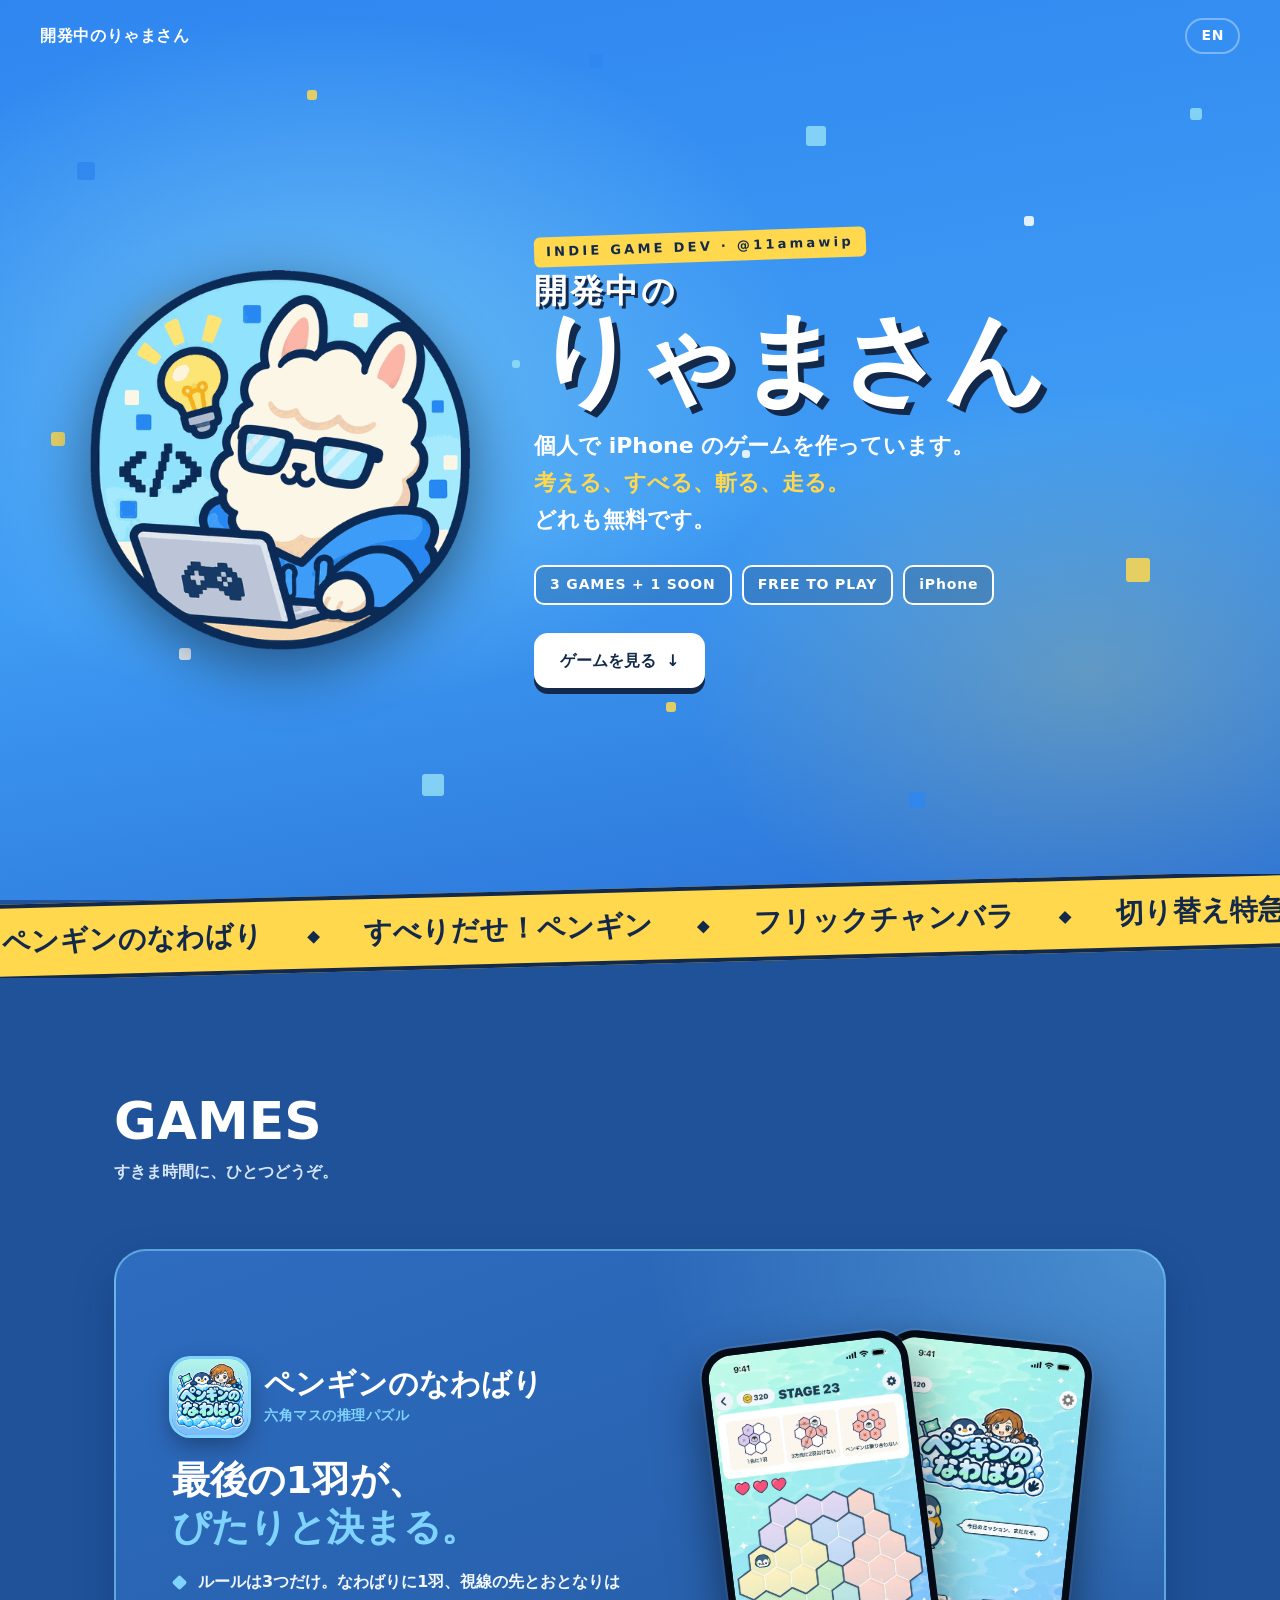
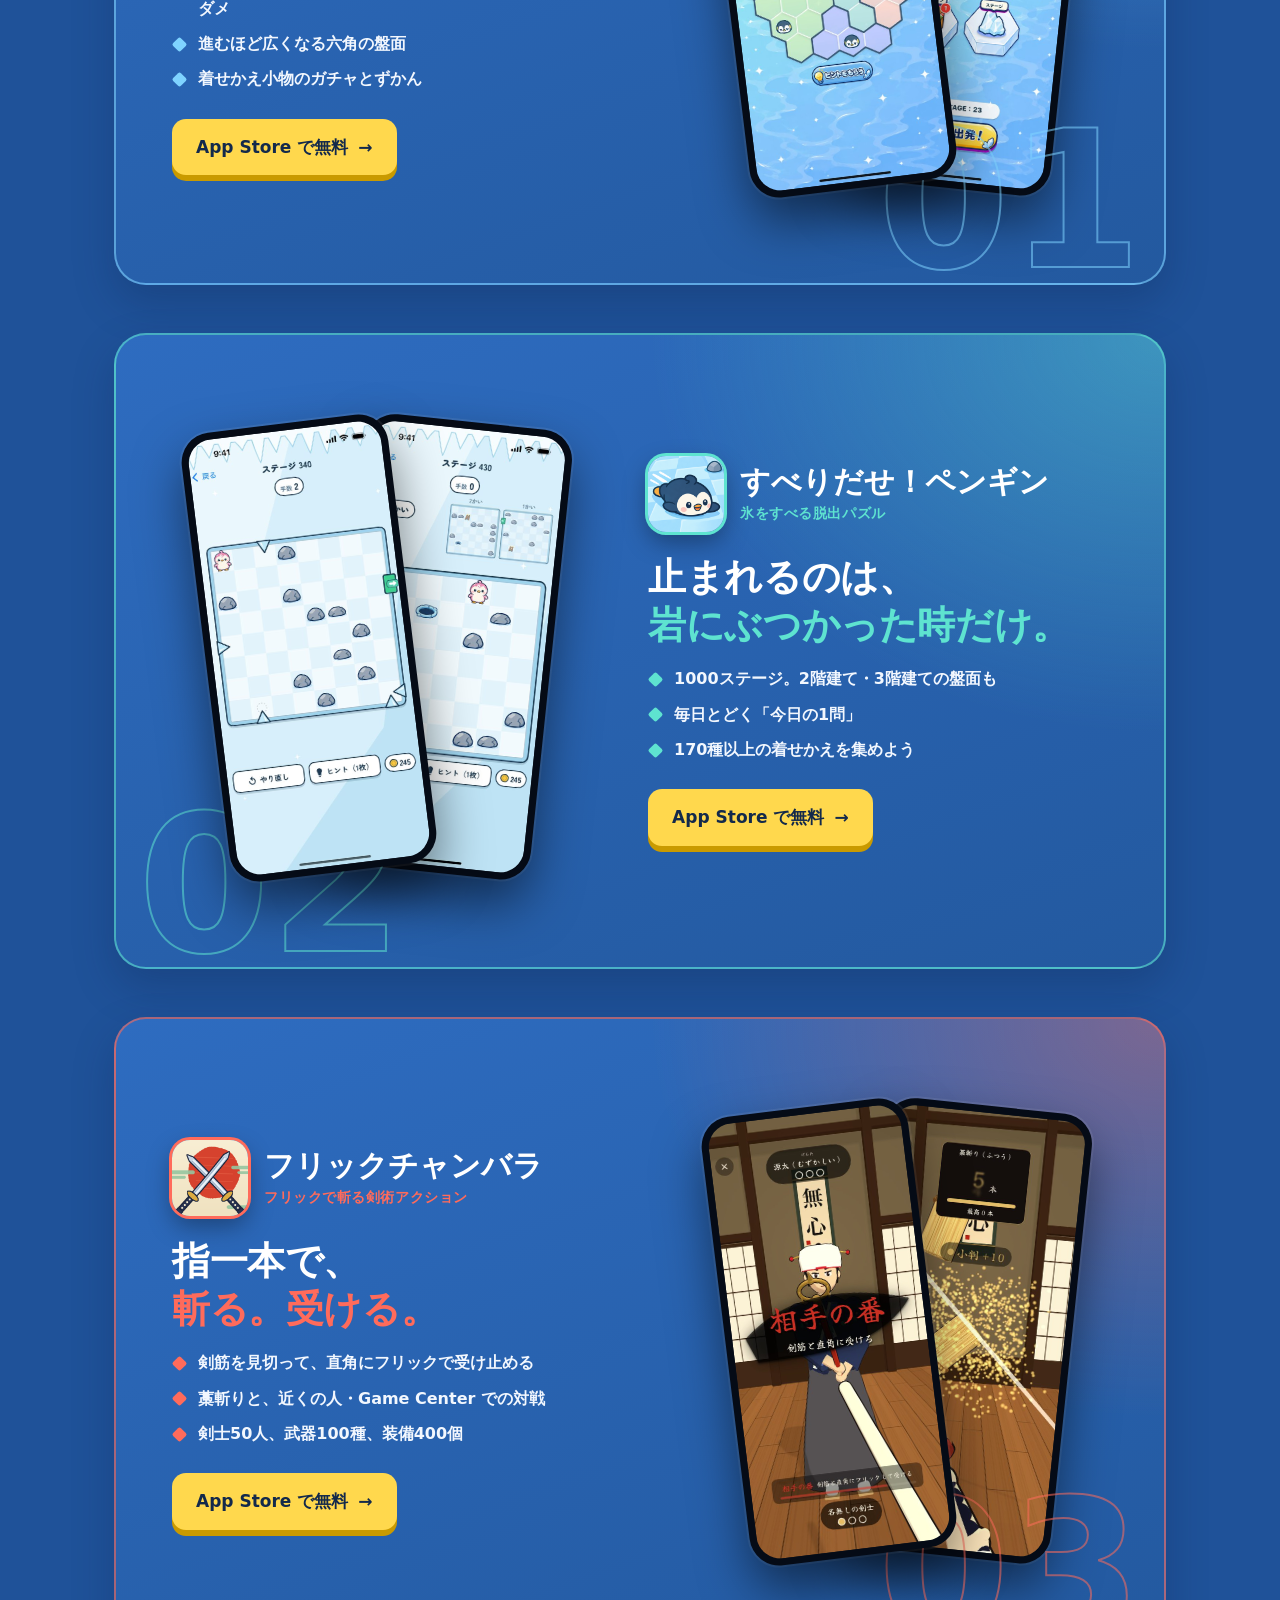
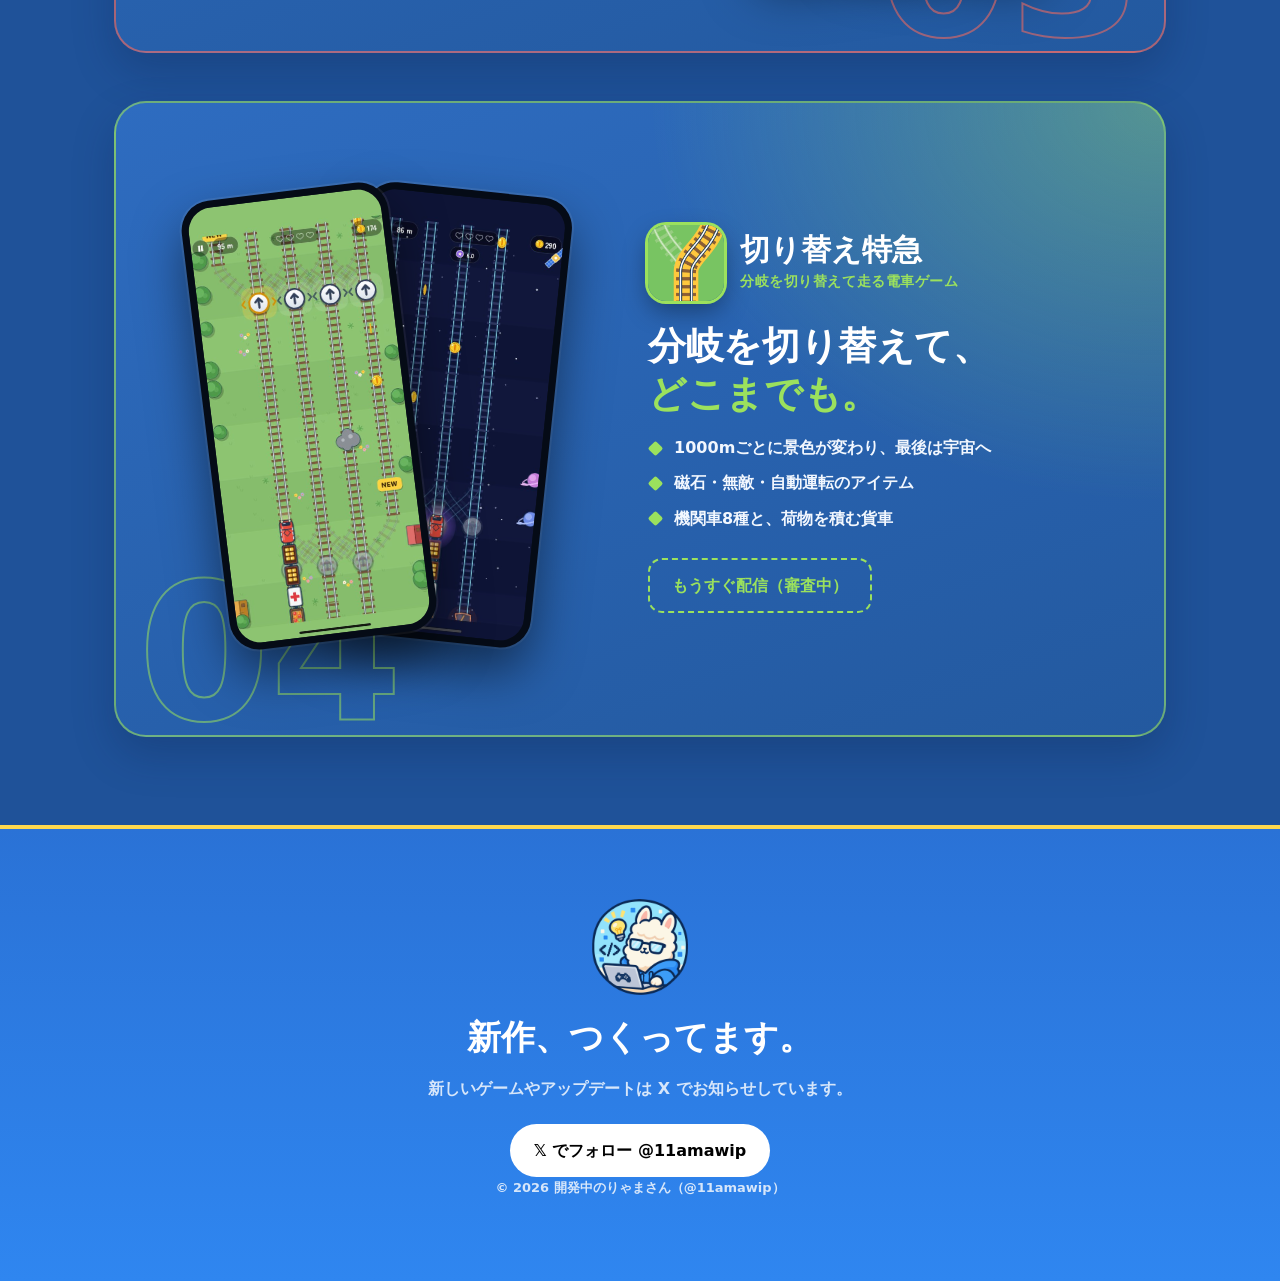
==== index.html @ a0372e7b "11amawip のトップページを公開 Co-Authored-By: Claude Opus 5.5 <noreply@anthropic.com>" ====
<!doctype html>
<html lang="ja">
<head>
<meta charset="utf-8">
<meta name="viewport" content="width=device-width, initial-scale=1">
<title>開発中のりゃまさん（@11amawip）— 個人で作る iPhone ゲーム</title>
<meta name="description" content="個人で iPhone のゲームを作っています。ペンギンのなわばり、すべりだせ！ペンギン、フリックチャンバラ。どれも無料で遊べます。">
<meta name="theme-color" content="#2F86F0">
<link rel="icon" href="img/avatar.png">
<link rel="apple-touch-icon" href="img/avatar.png">
<link rel="alternate" hreflang="en" href="https://11amawip.github.io/en/">
<meta property="og:type" content="website">
<meta property="og:url" content="https://11amawip.github.io/">
<meta property="og:title" content="開発中のりゃまさん — 個人で作る iPhone ゲーム">
<meta property="og:description" content="六角の推理パズル、氷をすべる脱出パズル、フリックで斬るチャンバラ。どれも無料。">
<meta property="og:image" content="https://11amawip.github.io/img/ogp.png">
<meta name="twitter:card" content="summary_large_image">
<meta name="twitter:site" content="@11amawip">
<link rel="stylesheet" href="style.css">
</head>
<body>

<header class="top">
  <a href="./">開発中のりゃまさん</a>
  <a class="lang" href="en/" hreflang="en">EN</a>
</header>

<section class="hero">
  <div class="dots" aria-hidden="true">
    <i style="--x:6%;--y:18%;--s:18px;--c:#2F86F0;--d:5s"></i>
    <i style="--x:14%;--y:72%;--s:12px;--c:#fff;--d:7s"></i>
    <i style="--x:24%;--y:10%;--s:10px;--c:#FFD84D;--d:6s"></i>
    <i style="--x:33%;--y:86%;--s:22px;--c:#8FDDF7;--d:8s"></i>
    <i style="--x:46%;--y:6%;--s:14px;--c:#2F86F0;--d:6.5s"></i>
    <i style="--x:52%;--y:78%;--s:10px;--c:#FFD84D;--d:5.5s"></i>
    <i style="--x:63%;--y:14%;--s:20px;--c:#8FDDF7;--d:7.5s"></i>
    <i style="--x:71%;--y:88%;--s:16px;--c:#2F86F0;--d:6s"></i>
    <i style="--x:80%;--y:24%;--s:10px;--c:#fff;--d:5s"></i>
    <i style="--x:88%;--y:62%;--s:24px;--c:#FFD84D;--d:9s"></i>
    <i style="--x:93%;--y:12%;--s:12px;--c:#8FDDF7;--d:6s"></i>
    <i style="--x:4%;--y:48%;--s:14px;--c:#FFD84D;--d:7s"></i>
    <i style="--x:58%;--y:50%;--s:8px;--c:#fff;--d:4.5s"></i>
    <i style="--x:40%;--y:40%;--s:8px;--c:#8FDDF7;--d:5s"></i>
  </div>
  <div class="hero__inner">
    <div class="avatar"><img src="img/avatar.png" alt="パソコンでゲームを作るりゃまさん" width="512" height="512"></div>
    <div>
      <span class="eyebrow">INDIE GAME DEV · @11amawip</span>
      <h1><small>開発中の</small>りゃまさん</h1>
      <p class="lead">個人で iPhone のゲームを作っています。<br><span>考える、すべる、斬る、走る。</span><br>どれも無料です。</p>
      <ul class="stats">
        <li>3 GAMES + 1 SOON</li><li>FREE TO PLAY</li><li>iPhone</li>
      </ul>
      <a class="cta" href="#games">ゲームを見る <span class="arrow">↓</span></a>
    </div>
  </div>
</section>

<div class="band"><div class="marquee" aria-hidden="true">
  <div class="marquee__track">
    <span>ペンギンのなわばり</span><span>すべりだせ！ペンギン</span><span>フリックチャンバラ</span><span>切り替え特急</span>
    <span>ペンギンのなわばり</span><span>すべりだせ！ペンギン</span><span>フリックチャンバラ</span><span>切り替え特急</span>
  </div>
</div></div>

<main class="games" id="games">
  <h2>GAMES</h2>
  <p>すきま時間に、ひとつどうぞ。</p>

  <article class="app app--nawabari">
    <div class="app__text">
      <div class="app__head">
        <img class="app__icon" src="img/nawabari-icon.png" alt="" width="256" height="256">
        <div><h3 class="app__name">ペンギンのなわばり</h3><p class="app__genre">六角マスの推理パズル</p></div>
      </div>
      <p class="app__catch">最後の1羽が、<br><em>ぴたりと決まる。</em></p>
      <ul class="app__feat">
        <li>ルールは3つだけ。なわばりに1羽、視線の先とおとなりはダメ</li>
        <li>進むほど広くなる六角の盤面</li>
        <li>着せかえ小物のガチャとずかん</li>
      </ul>
      <a class="store" href="https://apps.apple.com/app/id6834334474" rel="noopener">App Store で無料 <span aria-hidden="true">→</span></a>
    </div>
    <div class="phones">
      <div class="phone phone--a"><img src="img/nawabari-2-board.jpg" alt="ペンギンのなわばりの盤面" loading="lazy"></div>
      <div class="phone phone--b"><img src="img/nawabari-1-home.jpg" alt="ペンギンのなわばりのホーム画面" loading="lazy"></div>
    </div>
    <span class="app__num" aria-hidden="true">01</span>
  </article>

  <article class="app app--suberidase">
    <div class="app__text">
      <div class="app__head">
        <img class="app__icon" src="img/suberidase-icon.png" alt="" width="256" height="256">
        <div><h3 class="app__name">すべりだせ！ペンギン</h3><p class="app__genre">氷をすべる脱出パズル</p></div>
      </div>
      <p class="app__catch">止まれるのは、<br><em>岩にぶつかった時だけ。</em></p>
      <ul class="app__feat">
        <li>1000ステージ。2階建て・3階建ての盤面も</li>
        <li>毎日とどく「今日の1問」</li>
        <li>170種以上の着せかえを集めよう</li>
      </ul>
      <a class="store" href="https://apps.apple.com/app/id6836212165" rel="noopener">App Store で無料 <span aria-hidden="true">→</span></a>
    </div>
    <div class="phones">
      <div class="phone phone--a"><img src="img/suberidase-2-board.jpg" alt="すべりだせ！ペンギンの盤面" loading="lazy"></div>
      <div class="phone phone--b"><img src="img/suberidase-3-floors.jpg" alt="2階建ての盤面" loading="lazy"></div>
    </div>
    <span class="app__num" aria-hidden="true">02</span>
  </article>

  <article class="app app--chanbara">
    <div class="app__text">
      <div class="app__head">
        <img class="app__icon" src="img/chanbara-icon.png" alt="" width="256" height="256">
        <div><h3 class="app__name">フリックチャンバラ</h3><p class="app__genre">フリックで斬る剣術アクション</p></div>
      </div>
      <p class="app__catch">指一本で、<br><em>斬る。受ける。</em></p>
      <ul class="app__feat">
        <li>剣筋を見切って、直角にフリックで受け止める</li>
        <li>藁斬りと、近くの人・Game Center での対戦</li>
        <li>剣士50人、武器100種、装備400個</li>
      </ul>
      <a class="store" href="https://apps.apple.com/app/id6836707082" rel="noopener">App Store で無料 <span aria-hidden="true">→</span></a>
    </div>
    <div class="phones">
      <div class="phone phone--a"><img src="img/chanbara-1-duel.jpg" alt="フリックチャンバラの一騎打ち" loading="lazy"></div>
      <div class="phone phone--b"><img src="img/chanbara-3-straw.jpg" alt="藁斬り" loading="lazy"></div>
    </div>
    <span class="app__num" aria-hidden="true">03</span>
  </article>

  <article class="app app--kirikae">
    <div class="app__text">
      <div class="app__head">
        <img class="app__icon" src="img/kirikae-icon.png" alt="" width="256" height="256">
        <div><h3 class="app__name">切り替え特急</h3><p class="app__genre">分岐を切り替えて走る電車ゲーム</p></div>
      </div>
      <p class="app__catch">分岐を切り替えて、<br><em>どこまでも。</em></p>
      <ul class="app__feat">
        <li>1000mごとに景色が変わり、最後は宇宙へ</li>
        <li>磁石・無敵・自動運転のアイテム</li>
        <li>機関車8種と、荷物を積む貨車</li>
      </ul>
      <span class="soon">もうすぐ配信（審査中）</span>
    </div>
    <div class="phones">
      <div class="phone phone--a"><img src="img/kirikae-2-play.jpg" alt="切り替え特急のプレイ画面" loading="lazy"></div>
      <div class="phone phone--b"><img src="img/kirikae-6-space.jpg" alt="宇宙を走る電車" loading="lazy"></div>
    </div>
    <span class="app__num" aria-hidden="true">04</span>
  </article>
</main>

<footer class="foot">
  <img src="img/avatar.png" alt="" width="96" height="96" loading="lazy">
  <h2>新作、つくってます。</h2>
  <p>新しいゲームやアップデートは X でお知らせしています。</p>
  <a class="xbtn" href="https://x.com/11amawip" rel="noopener">𝕏 でフォロー @11amawip</a>
  <p class="copy">© 2026 開発中のりゃまさん（@11amawip）</p>
</footer>

</body>
</html>
---- style.css ----
/* 11amawip — 共通の骨組み。アプリごとの色は .app--<key> の --accent だけで変える */
:root {
  --navy: #13294B;
  --deep: #1F5299;
  --sky: #8FDDF7;
  --blue: #2F86F0;
  --yellow: #FFD84D;
  --white: #FFFFFF;
  --muted: #D6E6FA;
  --radius: 22px;
  --page: #1F5299;
  color-scheme: dark;
}

* { box-sizing: border-box; }
html { scroll-behavior: smooth; }
body {
  margin: 0;
  background: var(--deep);
  color: var(--white);
  font-family: "Hiragino Sans", "Hiragino Kaku Gothic ProN", system-ui, -apple-system, "Segoe UI", sans-serif;
  line-height: 1.7;
  overflow-x: hidden;
  -webkit-font-smoothing: antialiased;
}
img { max-width: 100%; height: auto; display: block; }
a { color: inherit; }

/* ---------- 上の帯 ---------- */
.top {
  position: absolute; inset: 0 0 auto 0; z-index: 5;
  display: flex; justify-content: space-between; align-items: center;
  padding: 18px clamp(16px, 4vw, 40px);
  font-weight: 800; letter-spacing: .04em;
}
.top a { text-decoration: none; }
.lang {
  border: 2px solid rgba(255,255,255,.35); border-radius: 999px;
  padding: 4px 14px; font-size: 14px;
}
.lang:hover { border-color: var(--yellow); color: var(--yellow); }

/* ---------- ヒーロー ---------- */
.hero {
  position: relative; isolation: isolate;
  min-height: 100svh;
  display: grid; place-items: center;
  padding: 90px clamp(16px, 5vw, 64px) 70px;
  background:
    radial-gradient(55% 55% at 25% 40%, rgba(143,221,247,.55), transparent 70%),
    radial-gradient(45% 45% at 85% 75%, rgba(255,216,77,.22), transparent 70%),
    linear-gradient(170deg, #2F86F0 0%, #3E9BF4 55%, #2A72D6 100%);
  overflow: hidden;
}
.hero__inner {
  display: grid; grid-template-columns: auto 1fr; gap: clamp(24px, 5vw, 72px);
  align-items: center; max-width: 1100px; width: 100%;
}
.hero__inner > * { min-width: 0; }
.avatar {
  position: relative; width: clamp(200px, 32vw, 380px); aspect-ratio: 1;
}
.avatar::before { /* 電球のあたりがふわっと光る */
  content: ""; position: absolute; left: 4%; top: 2%; width: 45%; aspect-ratio: 1;
  background: radial-gradient(circle, rgba(255,216,77,.55), transparent 65%);
  filter: blur(6px); animation: glow 2.6s ease-in-out infinite; z-index: -1;
}
.avatar img { animation: bob 4s ease-in-out infinite; filter: drop-shadow(0 18px 30px rgba(0,0,0,.45)); }
.eyebrow {
  display: inline-block; font-size: 13px; font-weight: 800; letter-spacing: .25em;
  color: var(--navy); background: var(--yellow); padding: 4px 12px; border-radius: 6px;
  transform: rotate(-2deg);
}
.hero h1 {
  margin: 14px 0 6px; font-size: clamp(52px, 8vw, 104px); line-height: .95;
  font-weight: 900; letter-spacing: -.02em;
  text-shadow: 6px 6px 0 var(--navy);
}
.hero h1 small {
  display: block; font-size: .32em; letter-spacing: .08em; text-shadow: 3px 3px 0 var(--navy);
  margin-bottom: .12em;
}
.hero .lead { margin: 18px 0 0; font-size: clamp(17px, 2.1vw, 22px); font-weight: 700; }
.hero .lead span { color: var(--yellow); }
.stats { display: flex; flex-wrap: wrap; gap: 10px; margin: 26px 0 0; padding: 0; list-style: none; }
.stats li {
  border: 2px solid var(--white); color: var(--white); background: rgba(19,41,75,.18); border-radius: 10px;
  padding: 6px 14px; font-weight: 800; font-size: 14px; letter-spacing: .06em;
}
.cta {
  display: inline-flex; align-items: center; gap: 10px; margin-top: 28px;
  background: var(--white); color: var(--navy); text-decoration: none;
  font-weight: 900; padding: 14px 26px; border-radius: 14px;
  box-shadow: 0 6px 0 var(--navy); transition: transform .15s, box-shadow .15s;
}
.cta:hover { transform: translateY(3px); box-shadow: 0 3px 0 var(--navy); }
.cta .arrow { display: inline-block; animation: nudge 1.4s ease-in-out infinite; }

/* 漂うドット（アイコンの四角） */
.dots { position: absolute; inset: 0; z-index: -1; pointer-events: none; }
.dots i {
  position: absolute; left: var(--x); top: var(--y);
  width: var(--s); height: var(--s); background: var(--c); border-radius: 3px;
  opacity: .85; animation: float var(--d) ease-in-out infinite alternate;
}

/* ---------- 流れる帯 ---------- */
.marquee {
  background: var(--yellow); color: var(--navy); overflow: hidden;
  border-block: 4px solid var(--navy); transform: rotate(-1.5deg); margin: 0 -20px;
}
.band { overflow: hidden; margin-top: -26px; padding: 14px 0; position: relative; z-index: 2; }
.marquee__track {
  display: flex; width: max-content; gap: 0; white-space: nowrap;
  font-weight: 900; font-size: clamp(18px, 3vw, 28px); padding: 10px 0;
  animation: marquee 26s linear infinite;
}
.marquee__track span { padding: 0 22px; }
.marquee__track span::after { content: "◆"; margin-left: 44px; font-size: .6em; vertical-align: middle; }

/* ---------- アプリ ---------- */
.games { padding: clamp(60px, 9vw, 120px) clamp(16px, 5vw, 64px) 40px; max-width: 1180px; margin: 0 auto; }
.games > h2 {
  font-size: clamp(30px, 5vw, 52px); font-weight: 900; margin: 0 0 8px; line-height: 1.1;
}
.games > p { color: var(--muted); margin: 0 0 clamp(36px, 6vw, 64px); font-weight: 600; }

.app {
  --accent: var(--sky);
  position: relative;
  display: grid; grid-template-columns: 1.05fr .95fr; gap: clamp(20px, 5vw, 60px); align-items: center;
  padding: clamp(26px, 5vw, 56px);
  margin-bottom: clamp(28px, 5vw, 48px);
  border-radius: 32px;
  background:
    radial-gradient(70% 90% at 100% 0%, color-mix(in srgb, var(--accent) 38%, transparent), transparent 70%),
    linear-gradient(160deg, #2E6CC0, #23599F);
  border: 2px solid color-mix(in srgb, var(--accent) 60%, transparent);
  box-shadow: 0 18px 40px rgba(10,30,70,.25);
  overflow: hidden;
}
.app:nth-of-type(even) { grid-template-columns: .95fr 1.05fr; }
.app:nth-of-type(even) .app__text { order: 2; }
.app__num {
  position: absolute; right: 22px; bottom: -14px; font-size: clamp(90px, 16vw, 190px);
  font-weight: 900; line-height: 1; color: transparent;
  -webkit-text-stroke: 2px color-mix(in srgb, var(--accent) 55%, transparent);
  pointer-events: none;
}
.app:nth-of-type(even) .app__num { right: auto; left: 22px; }
.app__head { display: flex; gap: 16px; align-items: center; }
.app__icon {
  width: 76px; height: 76px; border-radius: 18px; flex: none;
  box-shadow: 0 0 0 3px var(--accent), 0 10px 24px rgba(0,0,0,.35);
}
.app__name { margin: 0; font-size: clamp(22px, 3vw, 30px); font-weight: 900; line-height: 1.2; }
.app__genre { margin: 2px 0 0; color: var(--accent); font-weight: 800; font-size: 14px; letter-spacing: .04em; }
.app__catch {
  margin: 22px 0 16px; font-size: clamp(26px, 3.4vw, 38px); font-weight: 900; line-height: 1.25;
  word-break: auto-phrase; text-wrap: balance;
  letter-spacing: -.01em;
}
.app__catch em { font-style: normal; color: var(--accent); }
.app__feat { list-style: none; padding: 0; margin: 0 0 26px; display: grid; gap: 8px; }
.app__feat li { position: relative; padding-left: 26px; font-weight: 600; color: #F2F7FE; }
.app__feat li::before {
  content: ""; position: absolute; left: 2px; top: .55em; width: 11px; height: 11px;
  background: var(--accent); border-radius: 2px; transform: rotate(45deg);
}
.store {
  display: inline-flex; align-items: center; gap: 10px;
  background: var(--yellow); color: var(--navy); text-decoration: none; font-weight: 900;
  font-size: 17px; padding: 14px 24px; border-radius: 14px; white-space: nowrap;
  box-shadow: 0 6px 0 #C99A00; transition: transform .15s, box-shadow .15s;
}
.store:hover { transform: translateY(3px); box-shadow: 0 3px 0 #C99A00; }
.store svg { width: 20px; height: 20px; }
.soon {
  display: inline-block; font-weight: 900; padding: 12px 22px; border-radius: 14px;
  border: 2px dashed var(--accent); color: var(--accent);
}

/* スマホの画面 */
.phones { position: relative; height: clamp(340px, 46vw, 520px); }
.phone {
  position: absolute; width: 50%; max-width: 230px; aspect-ratio: 1206 / 2622;
  border-radius: 30px; padding: 7px; background: #050B16;
  box-shadow: 0 24px 50px rgba(0,0,0,.5), 0 0 0 2px rgba(255,255,255,.08);
  transition: transform .35s cubic-bezier(.2,.8,.2,1);
}
.phone img { width: 100%; height: 100%; object-fit: cover; border-radius: 24px; }
.phone--a { left: 8%; top: 6%; transform: rotate(-7deg); z-index: 2; }
.phone--b { right: 8%; top: 0; transform: rotate(6deg) translateY(30px); }
.app:hover .phone--a { transform: rotate(-9deg) translateY(-10px); }
.app:hover .phone--b { transform: rotate(8deg) translateY(16px); }

/* アプリの色 */
.app--nawabari   { --accent: #7FD3FF; }
.app--suberidase { --accent: #5EE3D0; }
.app--chanbara   { --accent: #FF6B5B; }
.app--kirikae    { --accent: #9BE15D; }

/* ---------- 下 ---------- */
.foot {
  text-align: center; padding: 70px 16px 60px; background: linear-gradient(180deg, #2A72D6, #2F86F0);
  border-top: 4px solid var(--yellow);
}
.foot img { width: 96px; margin: 0 auto 14px; }
.foot h2 { margin: 0 0 8px; font-size: clamp(24px, 4vw, 34px); font-weight: 900; }
.foot p { margin: 0 0 22px; color: var(--muted); font-weight: 600; }
.xbtn {
  display: inline-flex; align-items: center; gap: 10px; text-decoration: none;
  background: var(--white); color: #000; font-weight: 900; padding: 13px 24px; border-radius: 999px;
}
.xbtn svg { width: 18px; height: 18px; }
.copy { margin-top: 36px; font-size: 13px; color: var(--muted); }

/* ---------- 動き ---------- */
@keyframes float { from { transform: translate(0, 0) rotate(0deg); } to { transform: translate(14px, -22px) rotate(25deg); } }
@keyframes bob { 0%, 100% { transform: translateY(0); } 50% { transform: translateY(-10px); } }
@keyframes glow { 0%, 100% { opacity: .55; } 50% { opacity: 1; } }
@keyframes nudge { 0%, 100% { transform: translateY(0); } 50% { transform: translateY(4px); } }
@keyframes marquee { to { transform: translateX(-50%); } }

/* スクロールで現れる（対応ブラウザだけ。未対応なら最初から見えている） */
@supports (animation-timeline: view()) {
  .app { animation: rise linear both; animation-timeline: view(); animation-range: entry 0% entry 45%; }
  .phone--a { animation: driftA linear both; animation-timeline: view(); animation-range: cover; }
  .phone--b { animation: driftB linear both; animation-timeline: view(); animation-range: cover; }
  @keyframes rise { from { opacity: 0; transform: translateY(60px) scale(.97); } to { opacity: 1; transform: none; } }
  @keyframes driftA { from { translate: 0 40px; } to { translate: 0 -40px; } }
  @keyframes driftB { from { translate: 0 -10px; } to { translate: 0 30px; } }
}

@media (prefers-reduced-motion: reduce) {
  *, *::before, *::after { animation: none !important; transition: none !important; }
  html { scroll-behavior: auto; }
}

/* ---------- スマホ ---------- */
@media (max-width: 760px) {
  .hero { min-height: auto; padding-top: 80px; }
  .hero__inner { grid-template-columns: 1fr; text-align: center; justify-items: center; }
  .stats { justify-content: center; }
  .app, .app:nth-of-type(even) { grid-template-columns: 1fr; }
  .app:nth-of-type(even) .app__text { order: 0; }
  .phones { height: 380px; max-width: 360px; width: 100%; margin: 0 auto; }
  .phone { max-width: 170px; }
  .app__icon { width: 60px; height: 60px; border-radius: 14px; }
  .app__head { gap: 14px; }
  .app__name { font-size: 20px; white-space: nowrap; }
  .app__genre { font-size: 12.5px; letter-spacing: 0; }
}

/* 幅の狭い iPhone（SE・mini の拡大表示など） */
@media (max-width: 360px) {
  .app { padding: 22px 16px; }
  .app__head { gap: 10px; }
  .app__icon { width: 48px; height: 48px; border-radius: 12px; }
  .app__name { font-size: 17px; white-space: normal; }
  .store { white-space: normal; font-size: 15px; padding: 12px 16px; }
  .soon { font-size: 14px; padding: 10px 14px; }
}
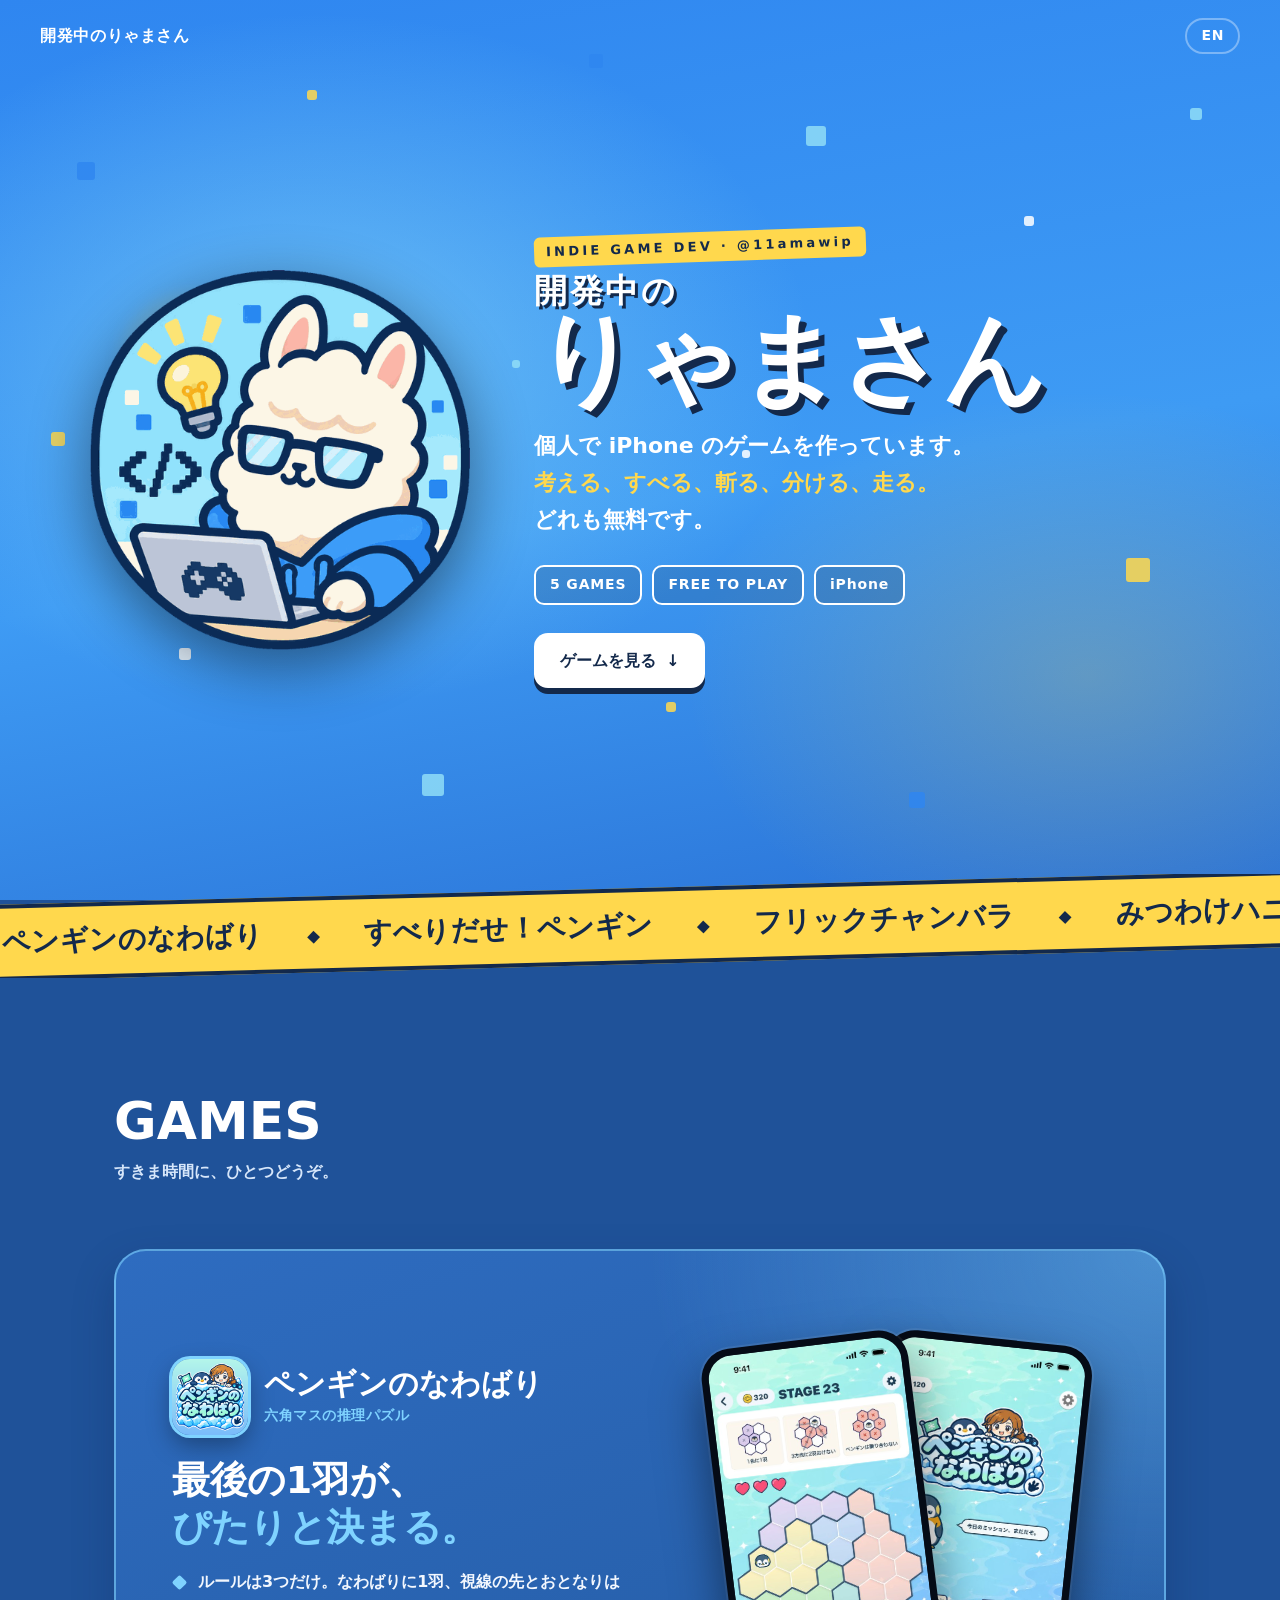
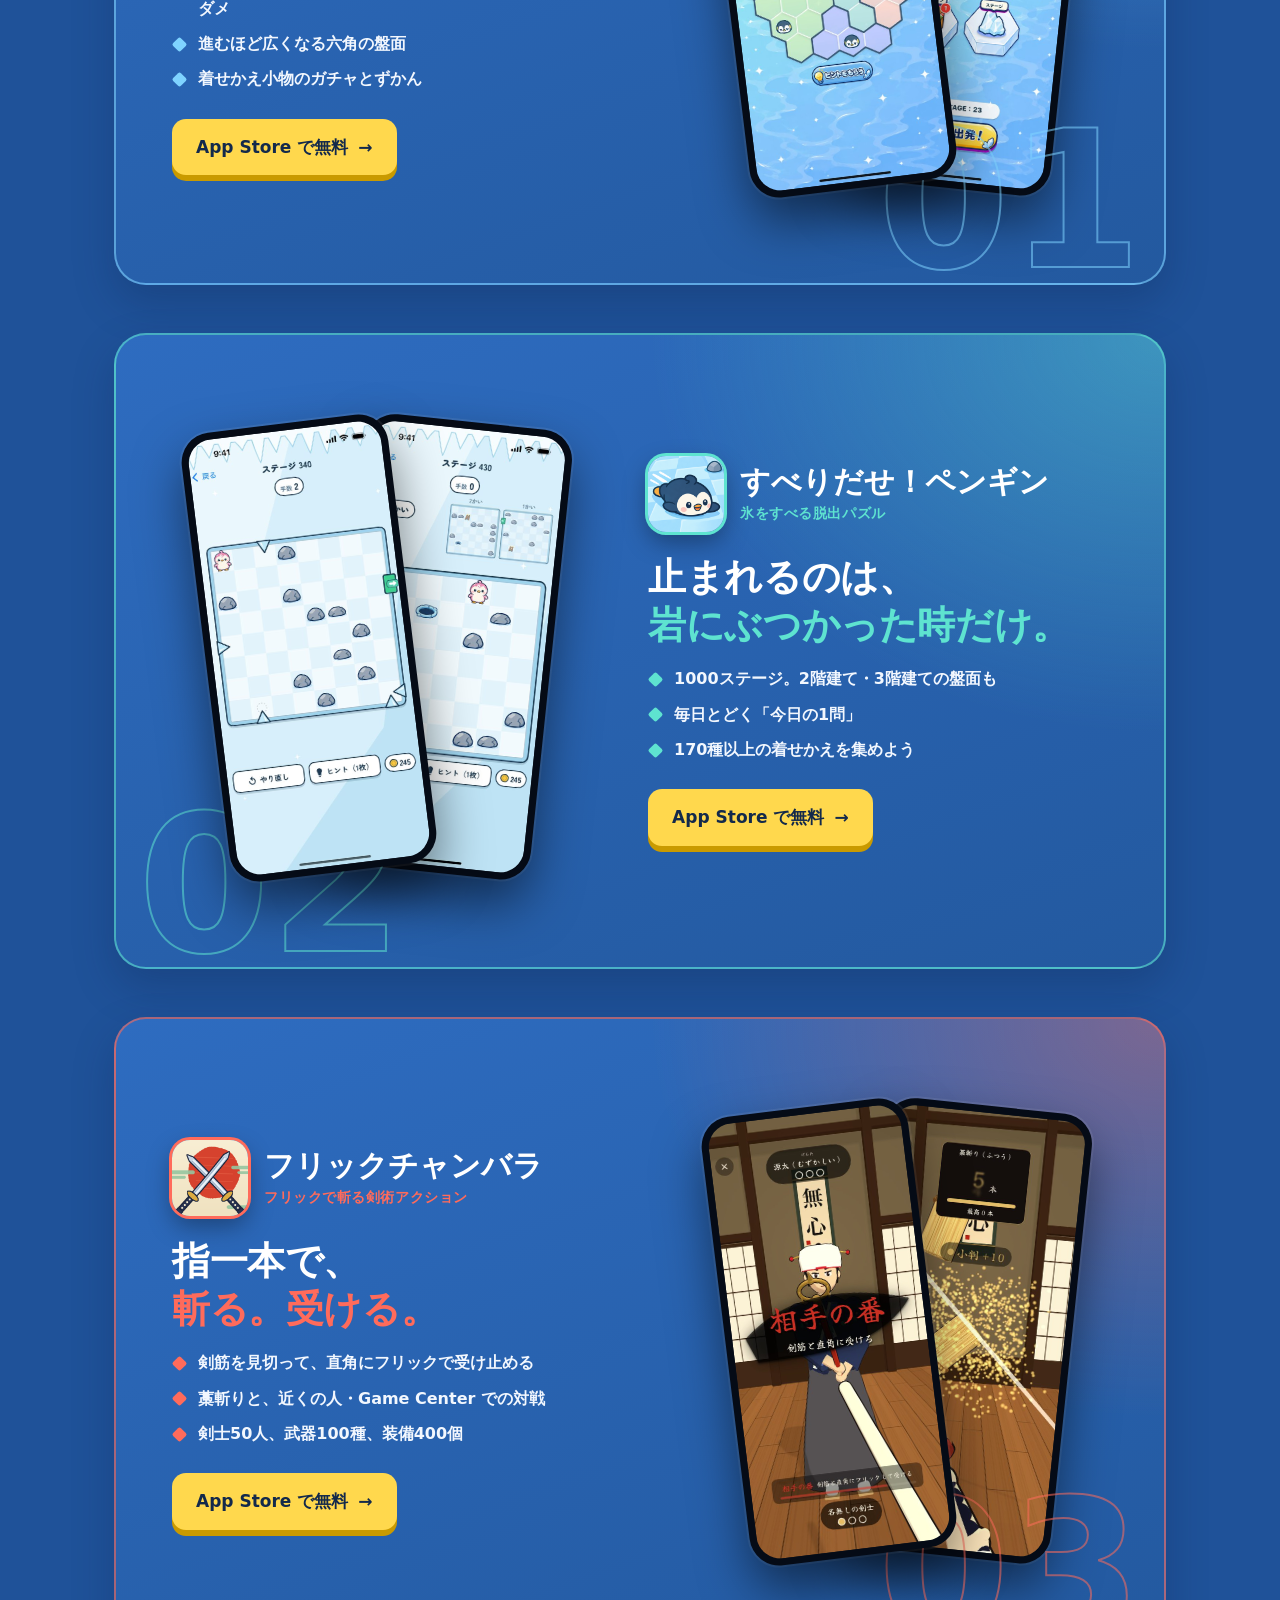
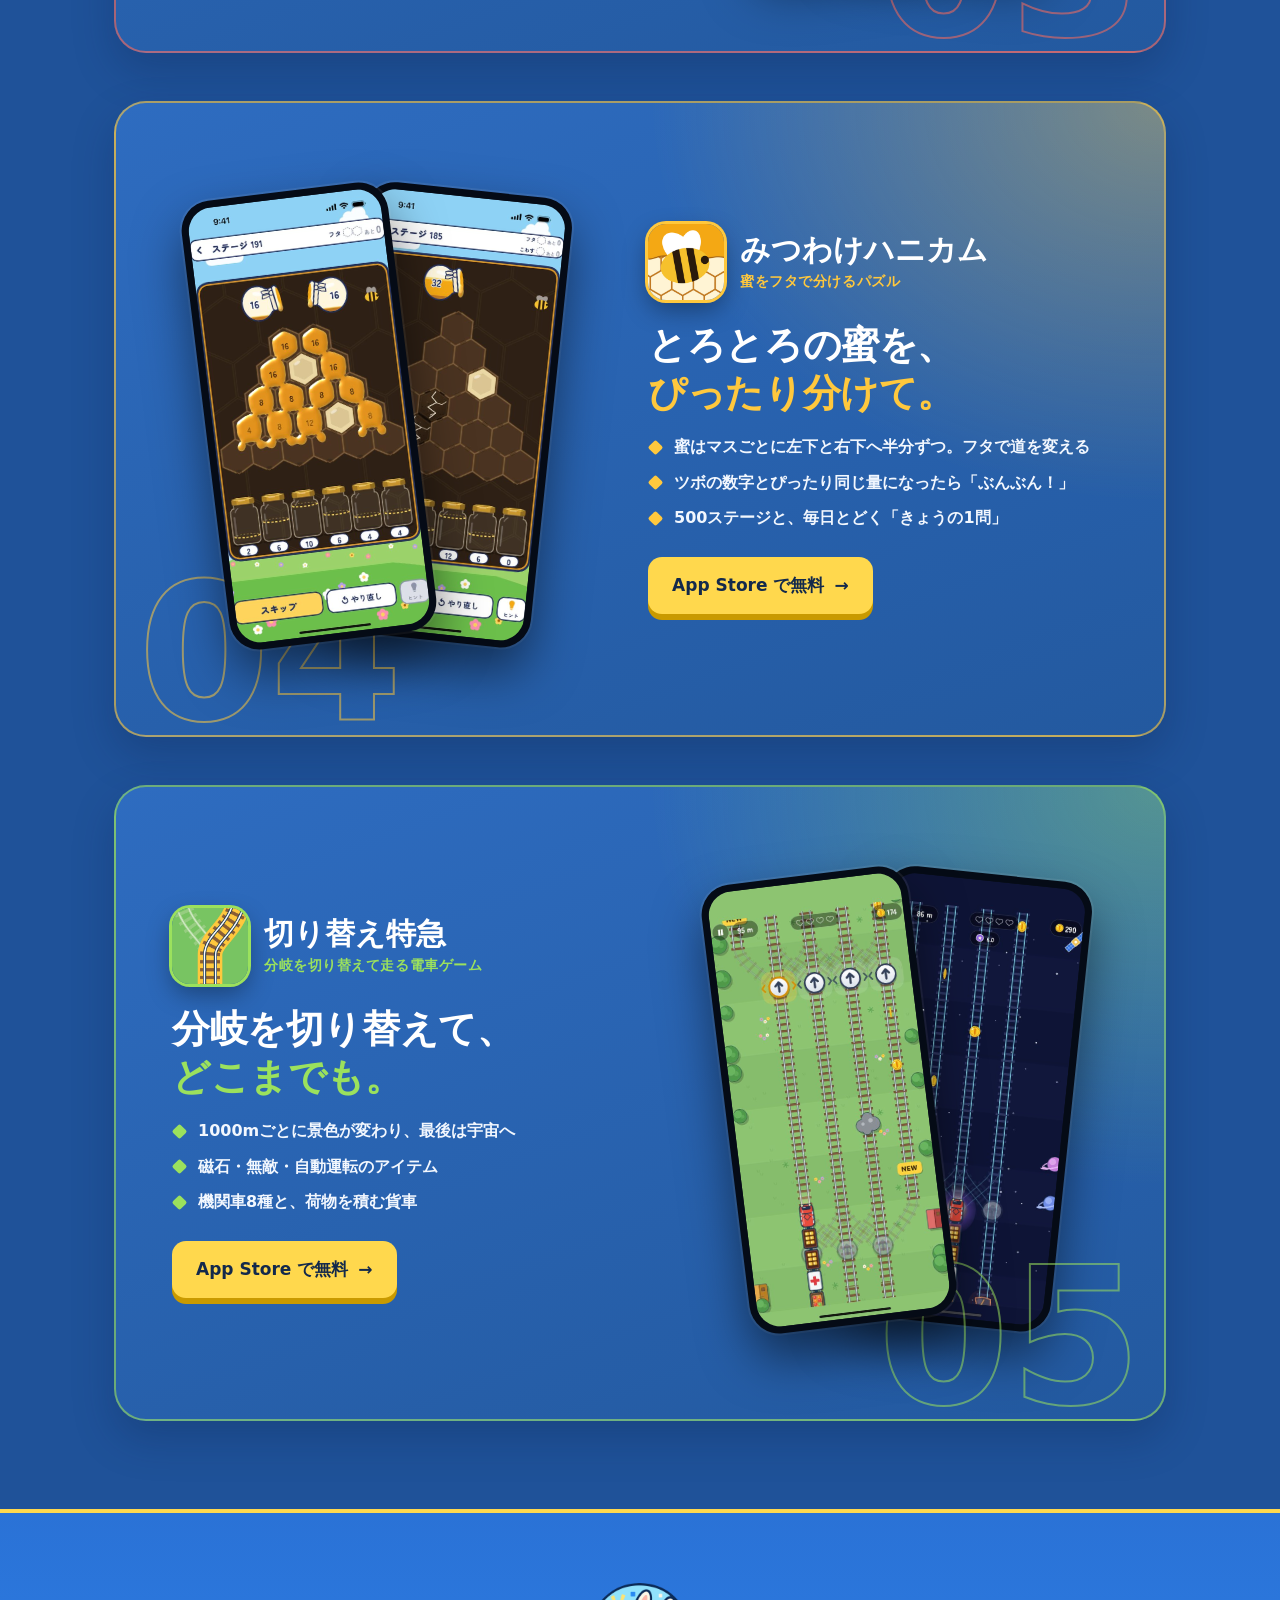
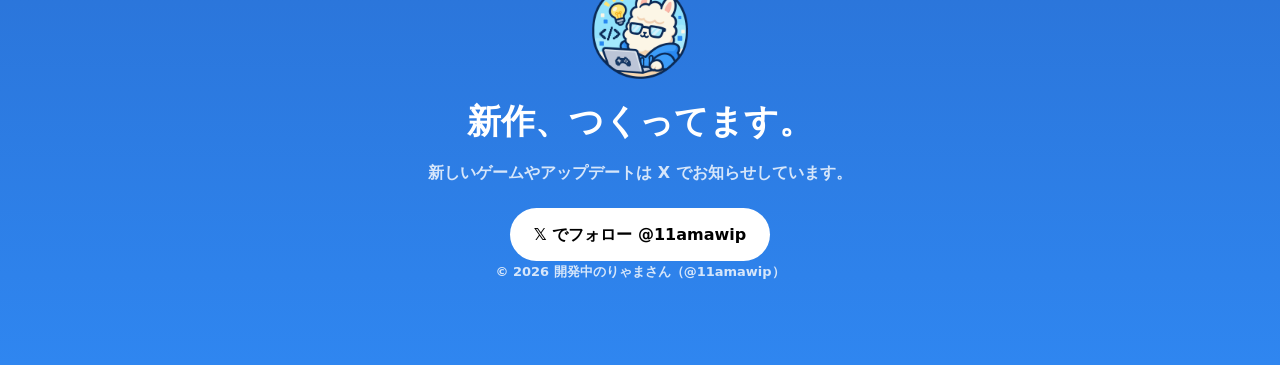
==== commit a16af802: "みつわけハニカム追加・切り替え特急を配信中に・スマホで札を畳む Co-Authored-By: Claude Fable 5.1 <noreply@anthropic.com>" ====
--- a/index.html
+++ b/index.html
@@ -4,7 +4,7 @@
 <meta charset="utf-8">
 <meta name="viewport" content="width=device-width, initial-scale=1">
 <title>開発中のりゃまさん（@11amawip）— 個人で作る iPhone ゲーム</title>
-<meta name="description" content="個人で iPhone のゲームを作っています。ペンギンのなわばり、すべりだせ！ペンギン、フリックチャンバラ。どれも無料で遊べます。">
+<meta name="description" content="個人で iPhone のゲームを作っています。ペンギンのなわばり、すべりだせ！ペンギン、フリックチャンバラ、みつわけハニカム、切り替え特急。どれも無料で遊べます。">
 <meta name="theme-color" content="#2F86F0">
 <link rel="icon" href="img/avatar.png">
 <link rel="apple-touch-icon" href="img/avatar.png">
@@ -12,7 +12,7 @@
 <meta property="og:type" content="website">
 <meta property="og:url" content="https://11amawip.github.io/">
 <meta property="og:title" content="開発中のりゃまさん — 個人で作る iPhone ゲーム">
-<meta property="og:description" content="六角の推理パズル、氷をすべる脱出パズル、フリックで斬るチャンバラ。どれも無料。">
+<meta property="og:description" content="六角の推理パズル、氷をすべる脱出パズル、フリックで斬るチャンバラ、蜜を分けるパズル、分岐を切り替える電車ゲーム。どれも無料。">
 <meta property="og:image" content="https://11amawip.github.io/img/ogp.png">
 <meta name="twitter:card" content="summary_large_image">
 <meta name="twitter:site" content="@11amawip">
@@ -47,9 +47,9 @@
     <div>
       <span class="eyebrow">INDIE GAME DEV · @11amawip</span>
       <h1><small>開発中の</small>りゃまさん</h1>
-      <p class="lead">個人で iPhone のゲームを作っています。<br><span>考える、すべる、斬る、走る。</span><br>どれも無料です。</p>
+      <p class="lead">個人で iPhone のゲームを作っています。<br><span>考える、すべる、斬る、分ける、走る。</span><br>どれも無料です。</p>
       <ul class="stats">
-        <li>3 GAMES + 1 SOON</li><li>FREE TO PLAY</li><li>iPhone</li>
+        <li>5 GAMES</li><li>FREE TO PLAY</li><li>iPhone</li>
       </ul>
       <a class="cta" href="#games">ゲームを見る <span class="arrow">↓</span></a>
     </div>
@@ -58,8 +58,8 @@
 
 <div class="band"><div class="marquee" aria-hidden="true">
   <div class="marquee__track">
-    <span>ペンギンのなわばり</span><span>すべりだせ！ペンギン</span><span>フリックチャンバラ</span><span>切り替え特急</span>
-    <span>ペンギンのなわばり</span><span>すべりだせ！ペンギン</span><span>フリックチャンバラ</span><span>切り替え特急</span>
+    <span>ペンギンのなわばり</span><span>すべりだせ！ペンギン</span><span>フリックチャンバラ</span><span>みつわけハニカム</span><span>切り替え特急</span>
+    <span>ペンギンのなわばり</span><span>すべりだせ！ペンギン</span><span>フリックチャンバラ</span><span>みつわけハニカム</span><span>切り替え特急</span>
   </div>
 </div></div>
 
@@ -130,6 +130,27 @@
     <span class="app__num" aria-hidden="true">03</span>
   </article>
 
+  <article class="app app--honey">
+    <div class="app__text">
+      <div class="app__head">
+        <img class="app__icon" src="img/honey-icon.png" alt="" width="256" height="256">
+        <div><h3 class="app__name">みつわけハニカム</h3><p class="app__genre">蜜をフタで分けるパズル</p></div>
+      </div>
+      <p class="app__catch">とろとろの蜜を、<br><em>ぴったり分けて。</em></p>
+      <ul class="app__feat">
+        <li>蜜はマスごとに左下と右下へ半分ずつ。フタで道を変える</li>
+        <li>ツボの数字とぴったり同じ量になったら「ぶんぶん！」</li>
+        <li>500ステージと、毎日とどく「きょうの1問」</li>
+      </ul>
+      <a class="store" href="https://apps.apple.com/app/id6838942822" rel="noopener">App Store で無料 <span aria-hidden="true">→</span></a>
+    </div>
+    <div class="phones">
+      <div class="phone phone--a"><img src="img/honey-02-pour-twin.jpg" alt="みつわけハニカムの盤面。ふたつの注ぎ口から蜜が流れる" loading="lazy"></div>
+      <div class="phone phone--b"><img src="img/honey-05-crack.jpg" alt="ひびの入った壁のある巣" loading="lazy"></div>
+    </div>
+    <span class="app__num" aria-hidden="true">04</span>
+  </article>
+
   <article class="app app--kirikae">
     <div class="app__text">
       <div class="app__head">
@@ -142,13 +163,13 @@
         <li>磁石・無敵・自動運転のアイテム</li>
         <li>機関車8種と、荷物を積む貨車</li>
       </ul>
-      <span class="soon">もうすぐ配信（審査中）</span>
+      <a class="store" href="https://apps.apple.com/app/id6838373254" rel="noopener">App Store で無料 <span aria-hidden="true">→</span></a>
     </div>
     <div class="phones">
       <div class="phone phone--a"><img src="img/kirikae-2-play.jpg" alt="切り替え特急のプレイ画面" loading="lazy"></div>
       <div class="phone phone--b"><img src="img/kirikae-6-space.jpg" alt="宇宙を走る電車" loading="lazy"></div>
     </div>
-    <span class="app__num" aria-hidden="true">04</span>
+    <span class="app__num" aria-hidden="true">05</span>
   </article>
 </main>
 
@@ -160,5 +181,20 @@
   <p class="copy">© 2026 開発中のりゃまさん（@11amawip）</p>
 </footer>
 
+<script>
+// スマホでは各アプリの説明と画面写真を畳み、「くわしく見る」で開く（JS が無いときは全部見える）
+document.documentElement.classList.add('js');
+document.querySelectorAll('.app').forEach(function (a) {
+  var b = document.createElement('button');
+  b.type = 'button'; b.className = 'app__more'; b.textContent = 'くわしく見る';
+  b.setAttribute('aria-expanded', 'false');
+  b.addEventListener('click', function () {
+    var open = a.classList.toggle('is-open');
+    b.textContent = open ? 'とじる' : 'くわしく見る';
+    b.setAttribute('aria-expanded', open ? 'true' : 'false');
+  });
+  a.querySelector('.app__text').appendChild(b);
+});
+</script>
 </body>
 </html>
--- a/style.css
+++ b/style.css
@@ -198,6 +198,8 @@
 .app--nawabari   { --accent: #7FD3FF; }
 .app--suberidase { --accent: #5EE3D0; }
 .app--chanbara   { --accent: #FF6B5B; }
+.app--honey      { --accent: #FFC83D; }
+.app--honey .app__name { white-space: normal; }  /* 英語名が長い */
 .app--kirikae    { --accent: #9BE15D; }
 
 /* ---------- 下 ---------- */
@@ -227,7 +229,7 @@
   .app { animation: rise linear both; animation-timeline: view(); animation-range: entry 0% entry 45%; }
   .phone--a { animation: driftA linear both; animation-timeline: view(); animation-range: cover; }
   .phone--b { animation: driftB linear both; animation-timeline: view(); animation-range: cover; }
-  @keyframes rise { from { opacity: 0; transform: translateY(60px) scale(.97); } to { opacity: 1; transform: none; } }
+  @keyframes rise { from { transform: translateY(50px) scale(.97); } to { transform: none; } }
   @keyframes driftA { from { translate: 0 40px; } to { translate: 0 -40px; } }
   @keyframes driftB { from { translate: 0 -10px; } to { translate: 0 30px; } }
 }
@@ -261,3 +263,20 @@
   .store { white-space: normal; font-size: 15px; padding: 12px 16px; }
   .soon { font-size: 14px; padding: 10px 14px; }
 }
+
+/* ---------- スマホで札を畳む（JS が html.js を付けたときだけ） ---------- */
+.app__more { display: none; }
+@media (max-width: 760px) {
+  html.js .app__more {
+    display: inline-flex; align-items: center; gap: 8px; margin: 14px auto 0; padding: 10px 18px;
+    border-radius: 999px; border: 2px solid var(--accent); background: transparent; color: var(--accent);
+    font: inherit; font-weight: 800; font-size: 14px; cursor: pointer; width: 100%; justify-content: center;
+  }
+  html.js .app__more::after { content: "▾"; transition: transform .25s; }
+  html.js .app.is-open .app__more::after { transform: rotate(180deg); }
+  html.js .app:not(.is-open) .app__feat, html.js .app:not(.is-open) .phones { display: none; }
+  html.js .app:not(.is-open) .app__num { display: none; }  /* 畳んだ札では番号がボタンに重なる */
+  html.js .app.is-open .phones { margin-top: 18px; }
+  html.js .app { padding-bottom: 22px; }
+  html.js .app__feat { margin-top: 18px; }
+}
